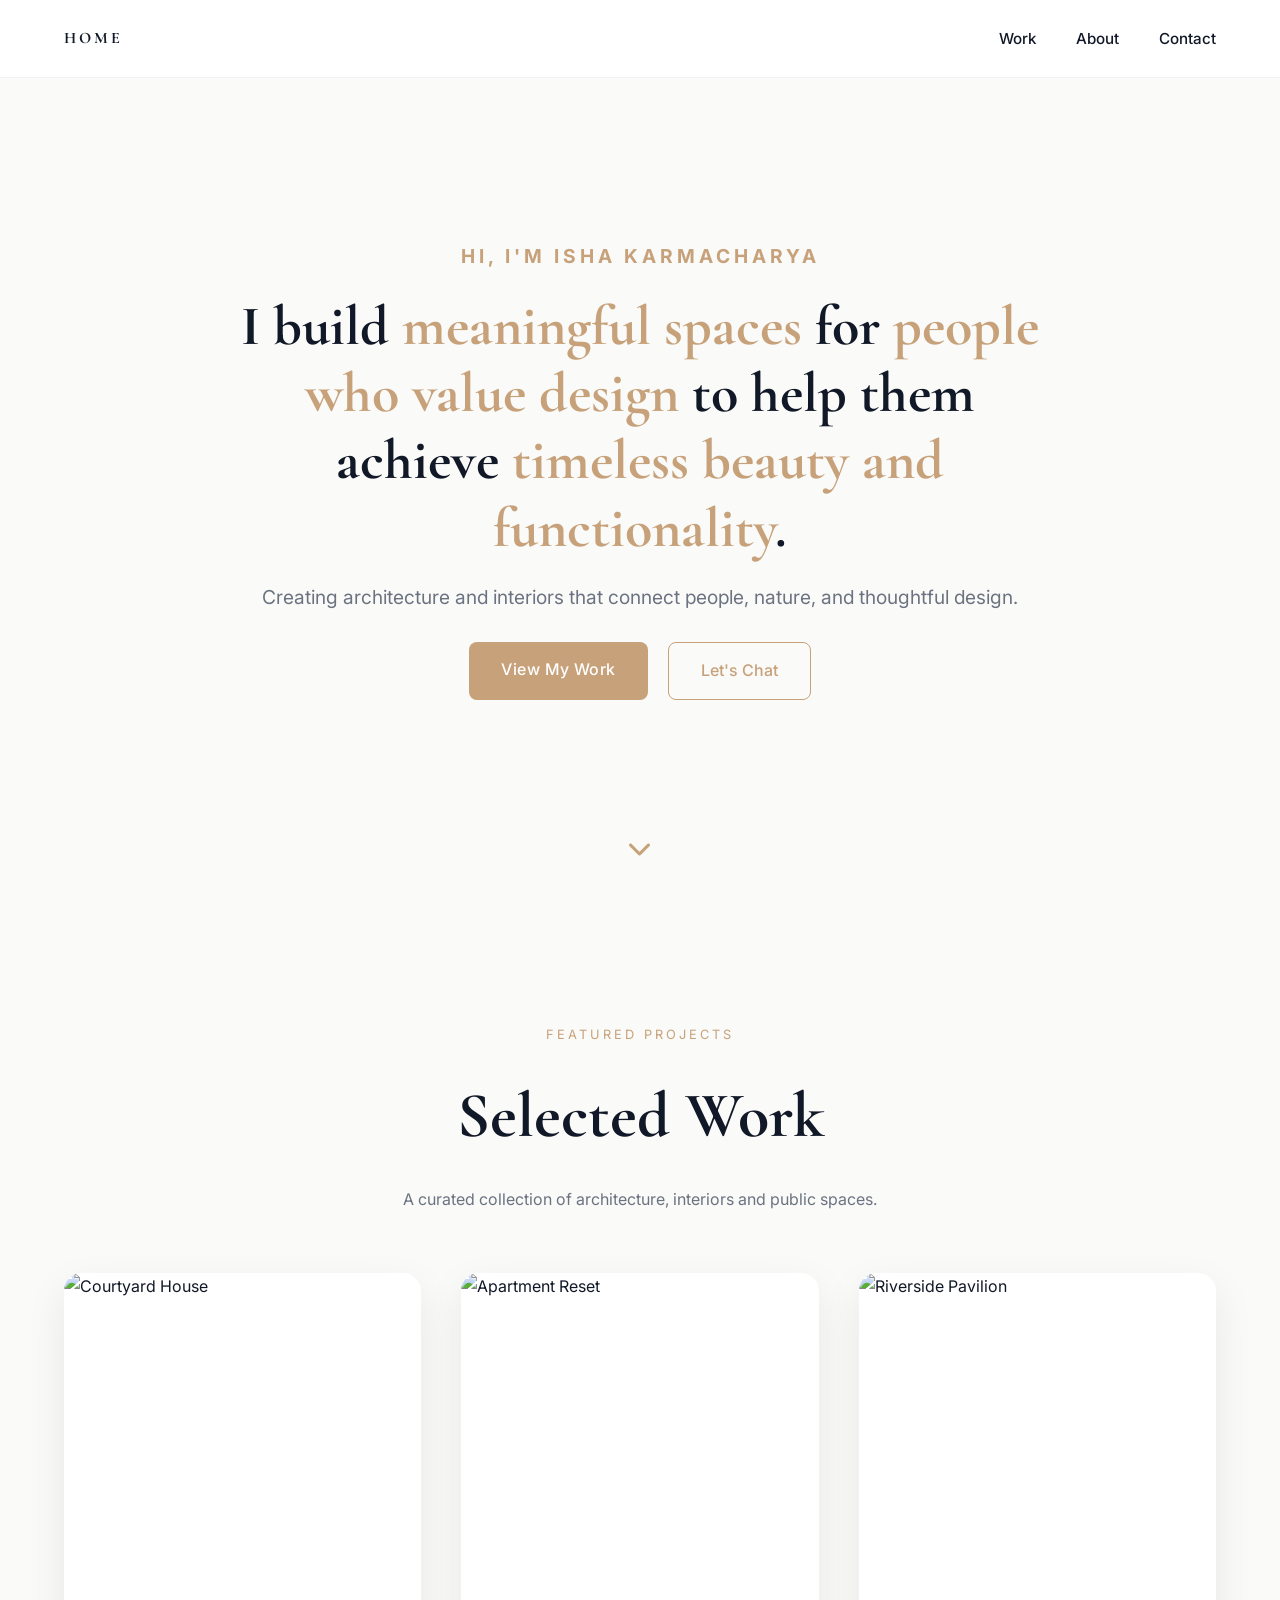
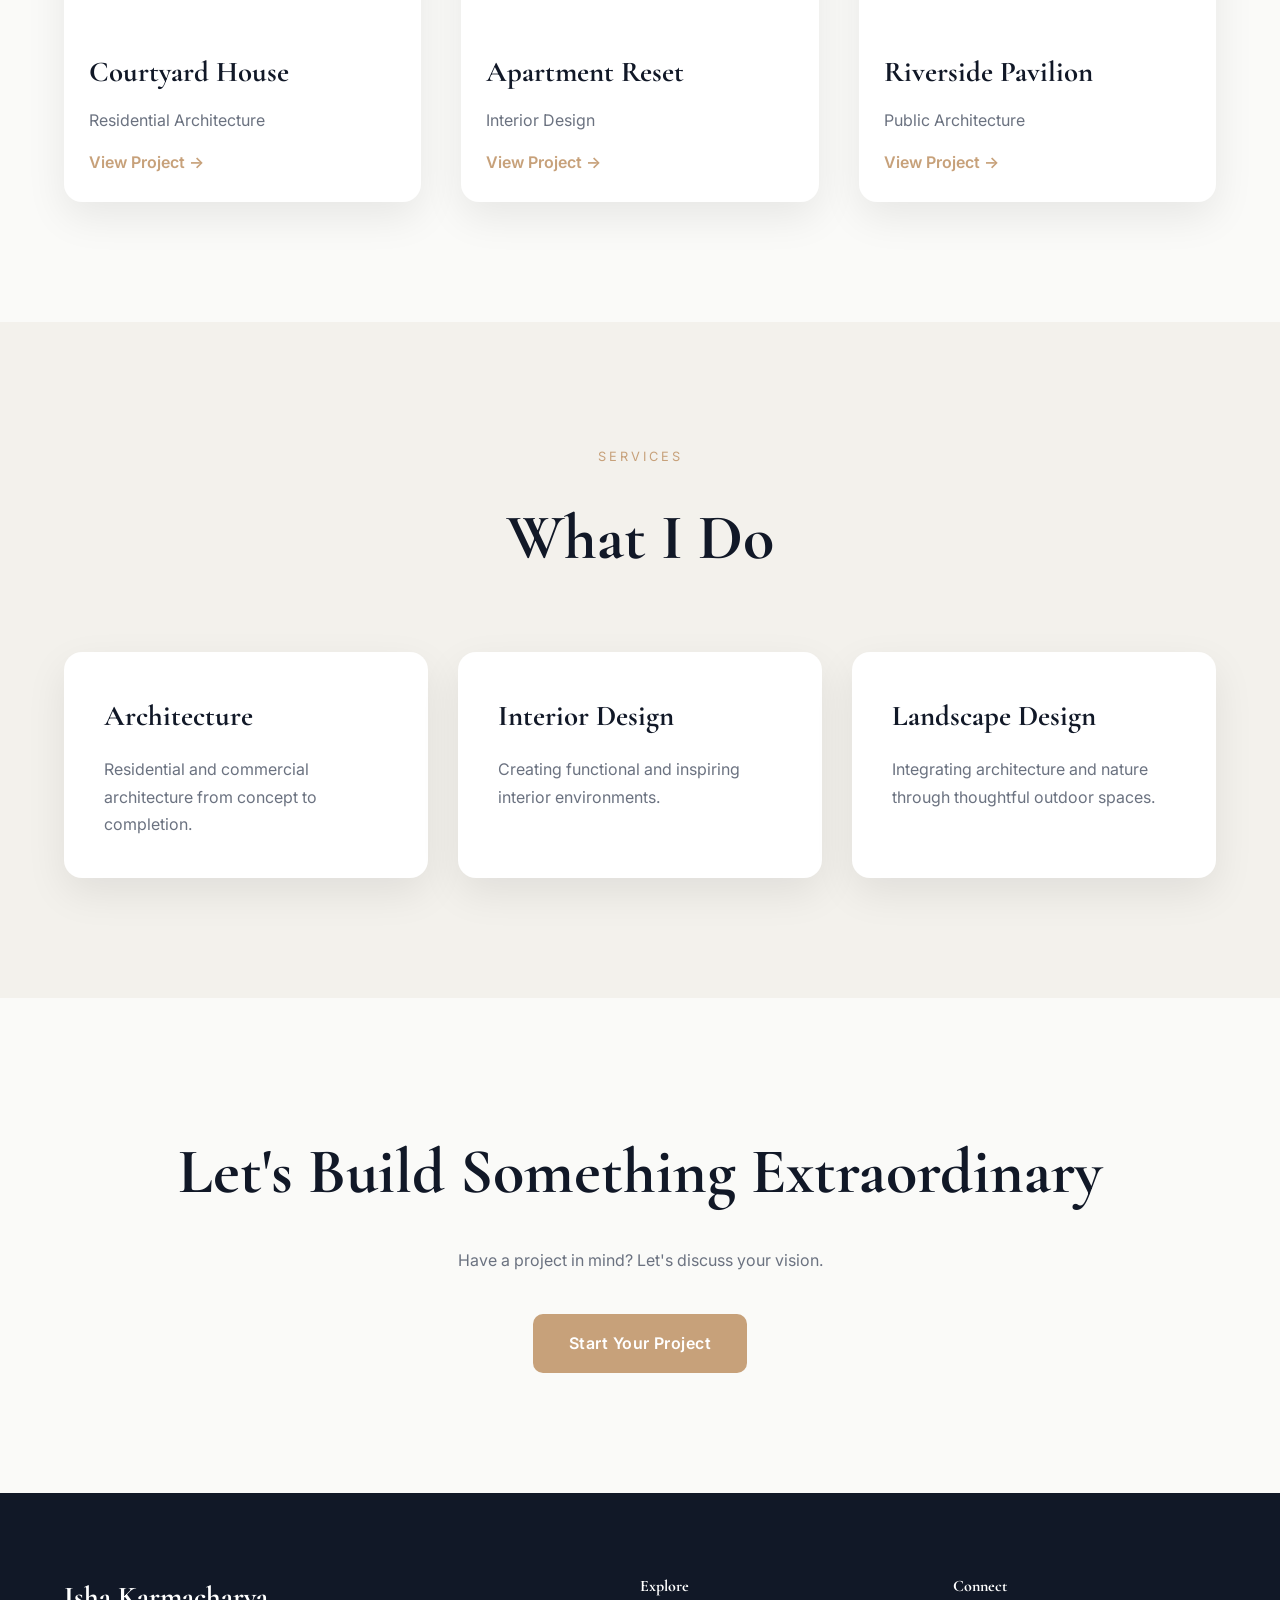
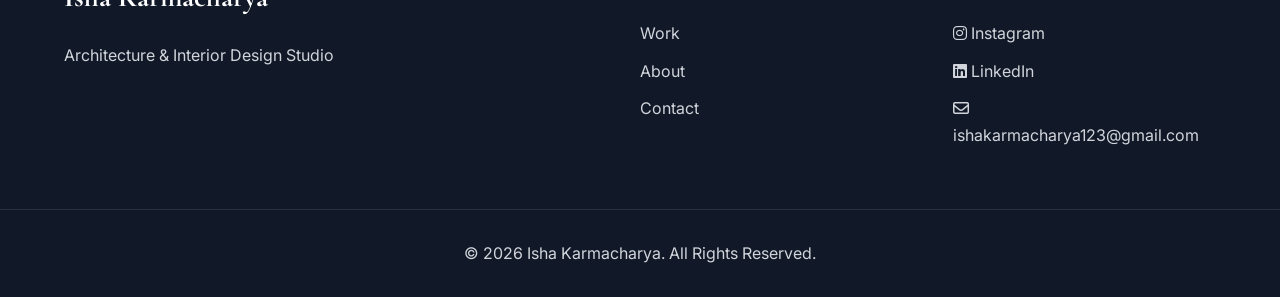
==== index.html @ ac7882c5 "Add files via upload" ====
<!DOCTYPE html>
<html lang="en">

<head>
<meta charset="UTF-8">
<meta name="viewport" content="width=device-width, initial-scale=1.0">

<title>Isha Karmacharya | Architecture & Interior Design</title>

<link rel="preconnect" href="https://fonts.googleapis.com">
<link rel="preconnect" href="https://fonts.gstatic.com" crossorigin>

<link href="https://fonts.googleapis.com/css2?family=Cormorant+Garamond:wght@400;500;600;700&family=Inter:wght@300;400;500;600;700&display=swap" rel="stylesheet">

<!-- Font Awesome for Icons -->
<link rel="stylesheet" href="https://cdnjs.cloudflare.com/ajax/libs/font-awesome/6.5.1/css/all.min.css">

<link rel="stylesheet" href="style.css">

<style>
/* New Hero Section Styles - Centered */
.new-hero {
    min-height: 100vh;
    display: flex;
    align-items: center;
    justify-content: center;
    padding: 120px 20px 80px;
    background: var(--bg);
    text-align: center;
}

.new-hero .container {
    max-width: 800px;
    margin: 0 auto;
}

.new-hero-content .greeting {
    font-size: 1.2rem;
    letter-spacing: 4px;
    color: var(--gold);
    margin-bottom: 20px;
    display: block;
    font-weight: 700;
}

.new-hero-content h1 {
    font-size: 3.5rem;
    line-height: 1.2;
    margin-bottom: 20px;
    font-family: 'Cormorant Garamond', serif;
    color: var(--text);
}

.new-hero-content .highlight {
    color: var(--gold);
}

.new-hero-content .description {
    font-size: 1.2rem;
    color: var(--text-light);
    margin-bottom: 30px;
    line-height: 1.6;
}

.hero-buttons {
    display: flex;
    gap: 20px;
    justify-content: center;
    flex-wrap: wrap;
}

.hero-buttons .btn-primary,
.hero-buttons .btn-secondary {
    display: inline-block;
    padding: 14px 32px;
    border-radius: 8px;
    font-weight: 500;
    transition: 0.3s;
    text-decoration: none;
}

.hero-buttons .btn-primary {
    background: var(--gold);
    color: white;
}

.hero-buttons .btn-primary:hover {
    background: var(--gold-dark);
}

.hero-buttons .btn-secondary {
    border: 1px solid var(--gold);
    color: var(--gold);
    background: transparent;
}

.hero-buttons .btn-secondary:hover {
    background: var(--gold);
    color: white;
}

/* Scroll Indicator */
.scroll-indicator {
    position: absolute;
    bottom: 30px;
    left: 50%;
    transform: translateX(-50%);
    text-align: center;
    cursor: pointer;
    animation: bounce 2s infinite;
}

.scroll-indicator a {
    color: var(--gold);
    font-size: 1.5rem;
}

@keyframes bounce {
    0%, 20%, 50%, 80%, 100% {
        transform: translateX(-50%) translateY(0);
    }
    40% {
        transform: translateX(-50%) translateY(10px);
    }
    60% {
        transform: translateX(-50%) translateY(5px);
    }
}

/* Responsive */
@media (max-width: 900px) {
    .new-hero-content h1 {
        font-size: 2.5rem;
    }
    
    .new-hero-content .greeting {
        font-size: 1rem;
    }
}

@media (max-width: 600px) {
    .new-hero-content h1 {
        font-size: 2rem;
    }
    
    .new-hero-content .description {
        font-size: 1rem;
    }
    
    .hero-buttons {
        flex-direction: column;
        align-items: center;
    }
    
    .hero-buttons .btn-primary,
    .hero-buttons .btn-secondary {
        width: 100%;
        max-width: 250px;
        text-align: center;
    }
    
    .new-hero-content .greeting {
        font-size: 0.9rem;
    }
}
</style>

</head>

<body>

<!-- NAVBAR -->

<nav class="navbar">

<div class="container nav-container">

<a href="index.html" class="logo">
HOME
</a>

<ul class="nav-links">

<li><a href="work.html">Work</a></li>
<li><a href="about.html">About</a></li>
<li><a href="contact.html">Contact</a></li>

</ul>

<div class="menu-btn" id="menuBtn">
☰
</div>

</div>

</nav>

<!-- NEW HERO SECTION - CENTERED, NO PHOTO -->

<section class="new-hero">

<div class="container">

<div class="new-hero-content">

<span class="greeting">HI, I'M ISHA KARMACHARYA</span>

<h1>
I build <span class="highlight">meaningful spaces</span> for <span class="highlight">people who value design</span> to help them achieve <span class="highlight">timeless beauty and functionality</span>.
</h1>

<p class="description">
Creating architecture and interiors that connect people, nature, and thoughtful design.
</p>

<div class="hero-buttons">

<a href="work.html" class="btn-primary">
View My Work
</a>

<a href="contact.html" class="btn-secondary">
Let's Chat
</a>

</div>

</div>

</div>

<!-- Scroll Indicator -->

<div class="scroll-indicator">

<a href="#featured">
<i class="fas fa-chevron-down"></i>
</a>

</div>

</section>

<!-- FEATURED PROJECTS -->

<section id="featured" class="featured">

<div class="container">

<div class="section-header">

<span>FEATURED PROJECTS</span>

<h2>Selected Work</h2>

<p>
A curated collection of architecture,
interiors and public spaces.
</p>

</div>

<div class="project-grid">

<div class="project-card">

<img
src="https://images.unsplash.com/photo-1600585154340-be6161a56a0c"
alt="Courtyard House">

<div class="project-info">

<h3>Courtyard House</h3>

<p>Residential Architecture</p>

<a href="courtyard-house.html">
View Project →
</a>

</div>

</div>

<div class="project-card">

<img
src="https://images.unsplash.com/photo-1600210492493-0946911123ea"
alt="Apartment Reset">

<div class="project-info">

<h3>Apartment Reset</h3>

<p>Interior Design</p>

<a href="apartment-reset.html">
View Project →
</a>

</div>

</div>

<div class="project-card">

<img
src="https://images.unsplash.com/photo-1600566753376-12c8ab7fb75b"
alt="Riverside Pavilion">

<div class="project-info">

<h3>Riverside Pavilion</h3>

<p>Public Architecture</p>

<a href="riverside-pavilion.html">
View Project →
</a>

</div>

</div>

</div>

</div>

</section>

<!-- SERVICES -->

<section class="services">

<div class="container">

<div class="section-header">

<span>SERVICES</span>

<h2>What I Do</h2>

</div>

<div class="services-grid">

<div class="service-card">

<h3>Architecture</h3>

<p>
Residential and commercial architecture
from concept to completion.
</p>

</div>

<div class="service-card">

<h3>Interior Design</h3>

<p>
Creating functional and inspiring interior
environments.
</p>

</div>

<div class="service-card">

<h3>Landscape Design</h3>

<p>
Integrating architecture and nature through
thoughtful outdoor spaces.
</p>

</div>

</div>

</div>

</section>

<!-- CTA -->

<section class="cta">

<div class="container">

<h2>
Let's Build Something Extraordinary
</h2>

<p>
Have a project in mind?
Let's discuss your vision.
</p>

<a href="contact.html" class="btn-primary">
Start Your Project
</a>

</div>

</section>

<!-- FOOTER -->

<footer class="footer">

<div class="container footer-grid">

<div>

<h3>Isha Karmacharya</h3>

<p>
Architecture & Interior Design Studio
</p>

</div>

<div>

<h4>Explore</h4>

<a href="work.html">Work</a>
<a href="about.html">About</a>
<a href="contact.html">Contact</a>

</div>

<div>

<h4>Connect</h4>

<a href="https://www.instagram.com/isha_karmacharya_/" target="_blank">
<i class="fab fa-instagram"></i> Instagram
</a>

<a href="#" target="_blank">
<i class="fab fa-linkedin"></i> LinkedIn
</a>

<a href="mailto:ishakarmacharya123@gmail.com">

<i class="far fa-envelope"></i> ishakarmacharya123@gmail.com

</a>

</div>

</div>

<div class="footer-bottom">

© <span id="year"></span> Isha Karmacharya.
All Rights Reserved.

</div>

</footer>

<script src="script.js"></script>

</body>
</html>
---- style.css ----
/* =====================================
   GOOGLE FONTS
===================================== */

:root{
    --bg:#fafaf8;
    --bg-soft:#f3f1ec;

    --white:#ffffff;

    --text:#111827;
    --text-light:#6b7280;

    --gold:#c7a17a;
    --gold-dark:#9f7b58;

    --border:#e5e7eb;

    --shadow:0 15px 40px rgba(0,0,0,.08);
}

/* =====================================
   RESET
===================================== */

*{
    margin:0;
    padding:0;
    box-sizing:border-box;
}

html{
    scroll-behavior:smooth;
}

body{
    background:var(--bg);
    color:var(--text);

    font-family:'Inter',sans-serif;
    line-height:1.7;

    overflow-x:hidden;
}

img{
    width:100%;
    display:block;
}

a{
    text-decoration:none;
}

ul{
    list-style:none;
}

/* =====================================
   TYPOGRAPHY
===================================== */

h1,h2,h3,h4,.logo{
    font-family:'Cormorant Garamond',serif;
}

h1{
    font-size:clamp(4rem,9vw,7rem);
    line-height:1;
}

h2{
    font-size:clamp(2.5rem,5vw,4rem);
}

h3{
    font-size:1.8rem;
}

p{
    color:var(--text-light);
}

.container{
    width:min(1200px,90%);
    margin:auto;
}

/* =====================================
   NAVBAR
===================================== */

.navbar{
    position:fixed;
    top:0;
    width:100%;

    background:rgba(255,255,255,.92);

    backdrop-filter:blur(20px);

    z-index:1000;

    border-bottom:1px solid rgba(0,0,0,.05);
}

.nav-container{
    display:flex;
    justify-content:space-between;
    align-items:center;

    padding:25px 0;
}

.logo{
    color:var(--text);

    font-size:1rem;
    letter-spacing:.18em;
    font-weight:700;
}

.nav-links{
    display:flex;
    gap:40px;
}

.nav-links a{
    color:var(--text);

    font-size:.95rem;
    font-weight:500;

    transition:.3s;
}

.nav-links a:hover{
    color:var(--gold);
}

.menu-btn{
    display:none;
    font-size:2rem;
    cursor:pointer;
}

/* =====================================
   HERO
===================================== */

.hero{
    min-height:100vh;

    background:
    linear-gradient(
    rgba(0,0,0,.45),
    rgba(0,0,0,.45)
    ),
    url("https://images.unsplash.com/photo-1511818966892-d7d671e672a2");

    background-size:cover;
    background-position:center;

    display:flex;
    justify-content:center;
    align-items:center;

    text-align:center;

    color:white;

    padding:0 20px;
}

.hero-content{
    max-width:850px;
}

.hero-tag{
    letter-spacing:4px;

    font-size:.8rem;

    margin-bottom:20px;

    color:#f5f5f5;
}

.hero p{
    color:#f1f1f1;

    max-width:650px;

    margin:30px auto;

    font-size:1.1rem;
}

/* =====================================
   BUTTONS
===================================== */

.hero-buttons{
    display:flex;
    justify-content:center;
    gap:20px;
    flex-wrap:wrap;
}

.btn-primary{
    background:var(--gold);

    color:white;

    padding:15px 35px;

    border-radius:8px;

    transition:.3s;
}

.btn-primary:hover{
    background:var(--gold-dark);
}

.btn-secondary{
    border:1px solid white;

    color:white;

    padding:15px 35px;

    border-radius:8px;

    transition:.3s;
}

.btn-secondary:hover{
    background:white;
    color:black;
}

/* =====================================
   STATS
===================================== */

.stats{
    padding:100px 0;
}

.stats-grid{
    display:grid;
    grid-template-columns:repeat(3,1fr);
    gap:30px;
    text-align:center;
}

.stat-item h2{
    color:var(--gold);
    margin-bottom:10px;
}

.stat-item p{
    color:var(--text);
}

/* =====================================
   SECTION HEADER
===================================== */

.section-header{
    text-align:center;
    margin-bottom:60px;
}

.section-header span{
    color:var(--gold);

    font-size:.8rem;

    letter-spacing:3px;
}

.section-header h2{
    margin:15px 0;
}

/* =====================================
   PROJECTS
===================================== */

.featured{
    padding:120px 0;
}

.project-grid{
    display:grid;

    grid-template-columns:
    repeat(auto-fit,minmax(320px,1fr));

    gap:40px;
}

.project-card{
    background:white;

    border-radius:18px;

    overflow:hidden;

    box-shadow:var(--shadow);

    transition:.4s;
}

.project-card:hover{
    transform:translateY(-10px);
}

.project-card img{
    height:350px;

    object-fit:cover;

    transition:.6s;
}

.project-card:hover img{
    transform:scale(1.05);
}

.project-info{
    padding:25px;
}

.project-info h3{
    margin-bottom:10px;
}

.project-info a{
    display:inline-block;

    margin-top:15px;

    color:var(--gold);
    font-weight:600;
}

/* =====================================
   ABOUT PREVIEW
===================================== */

.about-preview{
    padding:120px 0;
}

.about-grid{
    display:grid;

    grid-template-columns:1fr 1fr;

    gap:60px;

    align-items:center;
}

.about-image img{
    border-radius:20px;

    box-shadow:var(--shadow);
}

.about-content span{
    color:var(--gold);

    letter-spacing:3px;

    font-size:.8rem;
}

.about-content h2{
    margin:20px 0;
}

.text-link{
    display:inline-block;

    margin-top:20px;

    color:var(--gold);

    font-weight:600;
}

/* =====================================
   SERVICES
===================================== */

.services{
    padding:120px 0;

    background:var(--bg-soft);
}

.services-grid{
    display:grid;

    grid-template-columns:
    repeat(auto-fit,minmax(300px,1fr));

    gap:30px;
}

.service-card{
    background:white;

    padding:40px;

    border-radius:18px;

    box-shadow:var(--shadow);

    transition:.3s;
}

.service-card:hover{
    transform:translateY(-8px);
}

.service-card h3{
    margin-bottom:15px;
}

/* =====================================
   CTA
===================================== */

.cta{
    padding:120px 20px;

    text-align:center;
}

.cta h2{
    margin-bottom:20px;
}

.cta p{
    margin-bottom:40px;
}

/* =====================================
   FOOTER
===================================== */

.footer{
    background:#111827;

    color:white;

    padding-top:80px;
}

.footer-grid{
    display:grid;

    grid-template-columns:
    2fr 1fr 1fr;

    gap:50px;
}

.footer h3,
.footer h4{
    color:white;
    margin-bottom:20px;
}

.footer a{
    display:block;

    color:#d1d5db;

    margin-bottom:10px;

    transition:.3s;
}

.footer a:hover{
    color:var(--gold);
}

.footer p{
    color:#d1d5db;
}

.footer-bottom{
    text-align:center;

    padding:30px 0;

    margin-top:50px;

    border-top:1px solid rgba(255,255,255,.1);

    color:#d1d5db;
}

/* =====================================
   RESPONSIVE
===================================== */

@media(max-width:900px){

    .about-grid{
        grid-template-columns:1fr;
    }

    .stats-grid{
        grid-template-columns:1fr;
    }

    .footer-grid{
        grid-template-columns:1fr;
    }

    .nav-links{
        display:none;
    }

    .menu-btn{
        display:block;
    }

    h1{
        font-size:4rem;
    }
}

@media(max-width:600px){

    h1{
        font-size:3rem;
    }

    h2{
        font-size:2.2rem;
    }

    .hero-buttons{
        flex-direction:column;
    }

    .btn-primary,
    .btn-secondary{
        width:100%;
    }
}

/* WORK PAGE */

.page-hero{
padding:180px 0 100px;
text-align:center;
}

.page-hero h1{
margin:20px 0;
}

.page-hero p{
max-width:700px;
margin:auto;
}

.section-tag{
color:var(--gold);
letter-spacing:3px;
font-size:.8rem;
}

.projects-section{
padding:100px 0;
}

.project-showcase{
display:grid;
grid-template-columns:1fr 1fr;
gap:80px;
align-items:center;
margin-bottom:150px;
}

.project-showcase.reverse{
direction:rtl;
}

.project-showcase.reverse .project-content{
direction:ltr;
}

.project-image img{
border-radius:20px;
box-shadow:var(--shadow);
height:600px;
object-fit:cover;
}

.project-content h2{
margin:15px 0;
}

.project-category{
color:var(--gold);
font-size:.8rem;
letter-spacing:3px;
}

.project-meta{
display:flex;
gap:40px;
margin:30px 0;
}

.project-meta strong{
display:block;
margin-bottom:5px;
}

.process-section{
padding:120px 0;
background:var(--bg-soft);
}

@media(max-width:900px){

.project-showcase{
grid-template-columns:1fr;
}

.project-showcase.reverse{
direction:ltr;
}

.project-image img{
height:400px;
}

.project-meta{
flex-direction:column;
gap:15px;
}

}

/* ==========================
   ABOUT PAGE
========================== */

.about-hero{
padding:180px 0 120px;
}

.about-hero-grid{
display:grid;
grid-template-columns:1fr 1fr;
gap:80px;
align-items:center;
}

.about-image img{
border-radius:16px;
box-shadow:var(--shadow);
}

.biography{
padding:120px 0;
}

.bio-content{
max-width:900px;
margin:auto;
}

.bio-content p{
margin-bottom:25px;
font-size:1.05rem;
}

.timeline-section{
padding:120px 0;
background:var(--bg-soft);
}

.timeline{
max-width:900px;
margin:auto;
}

.timeline-item{
display:grid;
grid-template-columns:150px 1fr;
gap:40px;
padding:35px 0;
border-bottom:1px solid var(--border);
}

.timeline-year{
font-size:1.2rem;
font-weight:700;
color:var(--gold);
}

.education-section{
padding:120px 0;
}

.education-grid{
display:grid;
grid-template-columns:repeat(auto-fit,minmax(280px,1fr));
gap:30px;
}

.education-card{
background:white;
padding:40px;
border-radius:20px;
box-shadow:var(--shadow);
}

.education-card span{
display:block;
margin-top:20px;
color:var(--gold);
font-weight:600;
}

.skills-grid{
display:flex;
flex-wrap:wrap;
gap:20px;
justify-content:center;
}

.skill{
padding:15px 25px;
background:white;
border-radius:50px;
box-shadow:var(--shadow);
}

.philosophy-section{
padding:120px 0;
background:var(--bg-soft);
text-align:center;
}

.philosophy-content{
max-width:800px;
margin:auto;
}

.philosophy-content p{
margin-bottom:20px;
font-size:1.1rem;
}

@media(max-width:900px){

.about-hero-grid{
grid-template-columns:1fr;
}

.timeline-item{
grid-template-columns:1fr;
gap:15px;
}

}

/* ===================================
   CONTACT PAGE
=================================== */

.contact-hero{
padding:180px 0 120px;
text-align:center;
}

.contact-hero p{
max-width:700px;
margin:auto;
}

.contact-section{
padding:120px 0;
}

.contact-grid{
display:grid;
grid-template-columns:1fr 1.2fr;
gap:60px;
align-items:start;
}

.contact-info h2{
margin-bottom:20px;
}

.contact-card{
background:white;
padding:25px;
margin-top:20px;
border-radius:16px;
box-shadow:var(--shadow);
}

.contact-card h4{
margin-bottom:10px;
}

.social-links{
margin-top:30px;
display:flex;
flex-wrap:wrap;
gap:15px;
}

.social-links a{
color:var(--gold);
font-weight:600;
}

.contact-form{
background:white;
padding:40px;
border-radius:20px;
box-shadow:var(--shadow);
}

.form-group{
margin-bottom:20px;
}

.form-group label{
display:block;
margin-bottom:8px;
font-weight:600;
}

.form-group input,
.form-group textarea,
.form-group select{
width:100%;
padding:15px;
border:1px solid var(--border);
border-radius:10px;
font-family:'Inter',sans-serif;
font-size:1rem;
background:white;
}

.form-group input:focus,
.form-group textarea:focus,
.form-group select:focus{
outline:none;
border-color:var(--gold);
}

.location-section{
padding:120px 0;
background:var(--bg-soft);
}

.map-placeholder{
height:450px;
background:white;
border-radius:20px;
display:flex;
flex-direction:column;
justify-content:center;
align-items:center;
box-shadow:var(--shadow);
}

.faq-section{
padding:120px 0;
}

.faq-grid{
display:grid;
grid-template-columns:repeat(auto-fit,minmax(300px,1fr));
gap:30px;
}

.faq-card{
background:white;
padding:35px;
border-radius:20px;
box-shadow:var(--shadow);
}

.faq-card h3{
margin-bottom:15px;
}

@media(max-width:900px){

.contact-grid{
grid-template-columns:1fr;
}

}

/* ======================================
   JAVASCRIPT ANIMATIONS
====================================== */

.hidden{
    opacity:0;
    transform:translateY(40px);
    transition:all .8s ease;
}

.show{
    opacity:1;
    transform:translateY(0);
}

.nav-links a.active{
    color:var(--gold);
}

.loaded{
    opacity:1;
}

body{
    opacity:0;
    transition:opacity .5s ease;
}

body.loaded-page{
    opacity:1;
}

/* MOBILE MENU */

@media(max-width:900px){

    .nav-links{
        position:absolute;

        top:100%;
        left:0;

        width:100%;

        background:white;

        flex-direction:column;

        padding:30px;

        display:none;

        box-shadow:0 10px 30px rgba(0,0,0,.08);
    }

    .nav-links.active{
        display:flex;
    }

}

/* =====================================
   PROJECT DETAIL PAGES
===================================== */

.project-hero{
    position:relative;
    height:100vh;
    overflow:hidden;
}

.project-hero img{
    width:100%;
    height:100%;
    object-fit:cover;
}

.project-hero-overlay{
    position:absolute;
    inset:0;
    background:linear-gradient(
        rgba(0,0,0,.55),
        rgba(0,0,0,.55)
    );
    display:flex;
    align-items:center;
    color:white;
}

.project-hero-overlay h1{
    margin:20px 0;
}

.project-hero-overlay p{
    color:#f5f5f5;
    max-width:700px;
}

.project-overview{
    padding:120px 0;
}

.overview-grid{
    display:grid;
    grid-template-columns:2fr 1fr;
    gap:80px;
}

.project-details{
    background:white;
    padding:40px;
    border-radius:20px;
    box-shadow:var(--shadow);
}

.detail-item{
    margin-bottom:25px;
}

.detail-item:last-child{
    margin-bottom:0;
}

.detail-item h4{
    margin-bottom:8px;
}

.design-concept{
    padding:120px 0;
    background:var(--bg-soft);
}

.concept-text{
    max-width:900px;
    margin:auto;
    text-align:center;
    font-size:1.1rem;
}

.gallery-section{
    padding:120px 0;
}

.project-gallery{
    display:grid;
    grid-template-columns:repeat(2,1fr);
    gap:25px;
}

.project-gallery img{
    width:100%;
    border-radius:20px;
    box-shadow:var(--shadow);
    transition:.4s;
}

.project-gallery img:hover{
    transform:scale(1.03);
}

.materials-section{
    padding:120px 0;
    background:var(--bg-soft);
}

.materials-grid{
    display:grid;
    grid-template-columns:repeat(3,1fr);
    gap:30px;
}

.material-card{
    background:white;
    padding:40px;
    border-radius:20px;
    box-shadow:var(--shadow);
}

.project-quote{
    padding:120px 0;
    text-align:center;
}

.project-quote blockquote{
    max-width:900px;
    margin:auto;
    font-size:2rem;
    line-height:1.4;
    font-family:'Cormorant Garamond',serif;
}

.next-project{
    padding:120px 0;
}

.next-project-box{
    background:white;
    padding:60px;
    text-align:center;
    border-radius:20px;
    box-shadow:var(--shadow);
}

.next-project-box span{
    color:var(--gold);
    letter-spacing:3px;
    font-size:.8rem;
}

.next-project-box h2{
    margin:20px 0;
}

/* Better About Page Image */

.about-image img{
    width:100%;
    height:650px;
    object-fit:cover;
    border-radius:20px;
    box-shadow:var(--shadow);
}

/* Better Project Hover */

.project-card:hover{
    transform:translateY(-10px);
    box-shadow:0 25px 50px rgba(0,0,0,.12);
}

/* Better Primary Button */

.btn-primary{
    display:inline-block;
    background:var(--gold);
    color:white;
    padding:16px 36px;
    border-radius:10px;
    font-weight:600;
    letter-spacing:.03em;
    transition:.3s;
}

.btn-primary:hover{
    background:var(--gold-dark);
}

/* Mobile */

@media(max-width:900px){

    .overview-grid{
        grid-template-columns:1fr;
    }

    .project-gallery{
        grid-template-columns:1fr;
    }

    .materials-grid{
        grid-template-columns:1fr;
    }

    .project-hero{
        height:70vh;
    }

    .project-quote blockquote{
        font-size:1.5rem;
    }
}
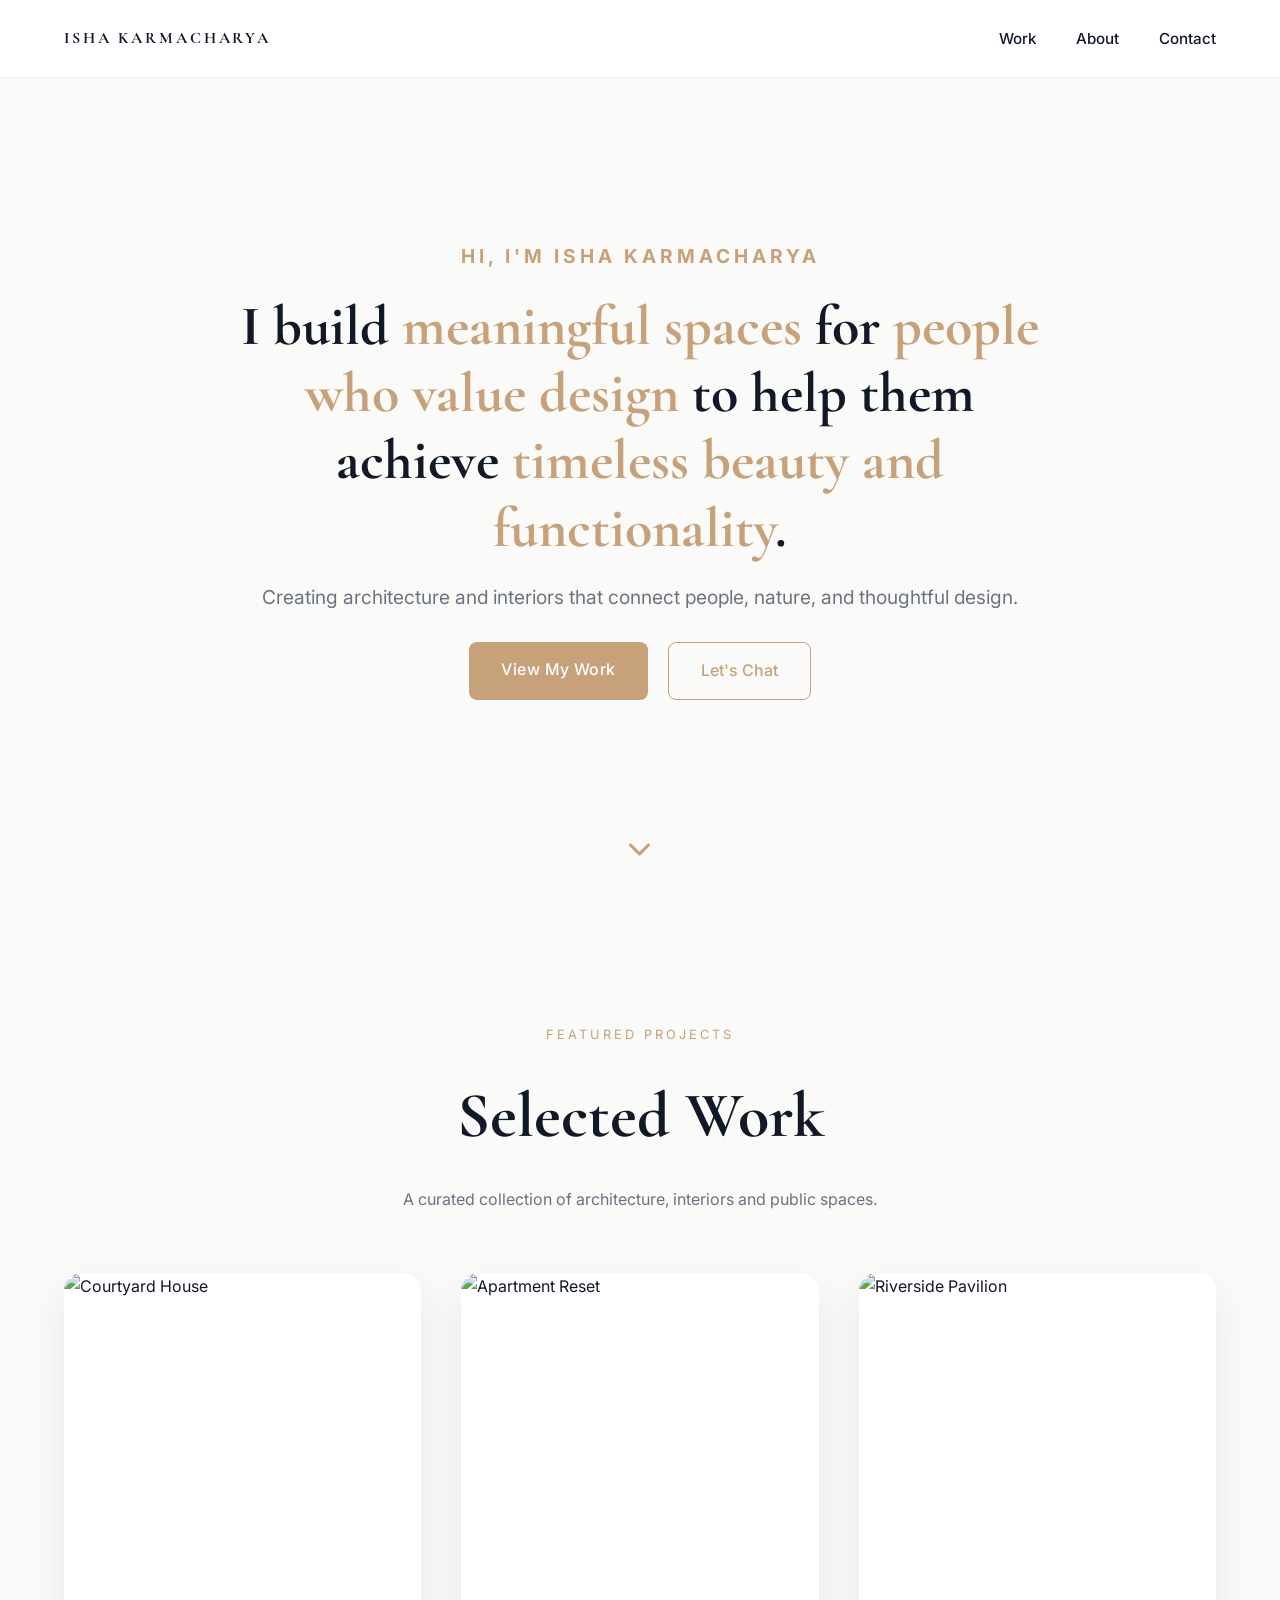
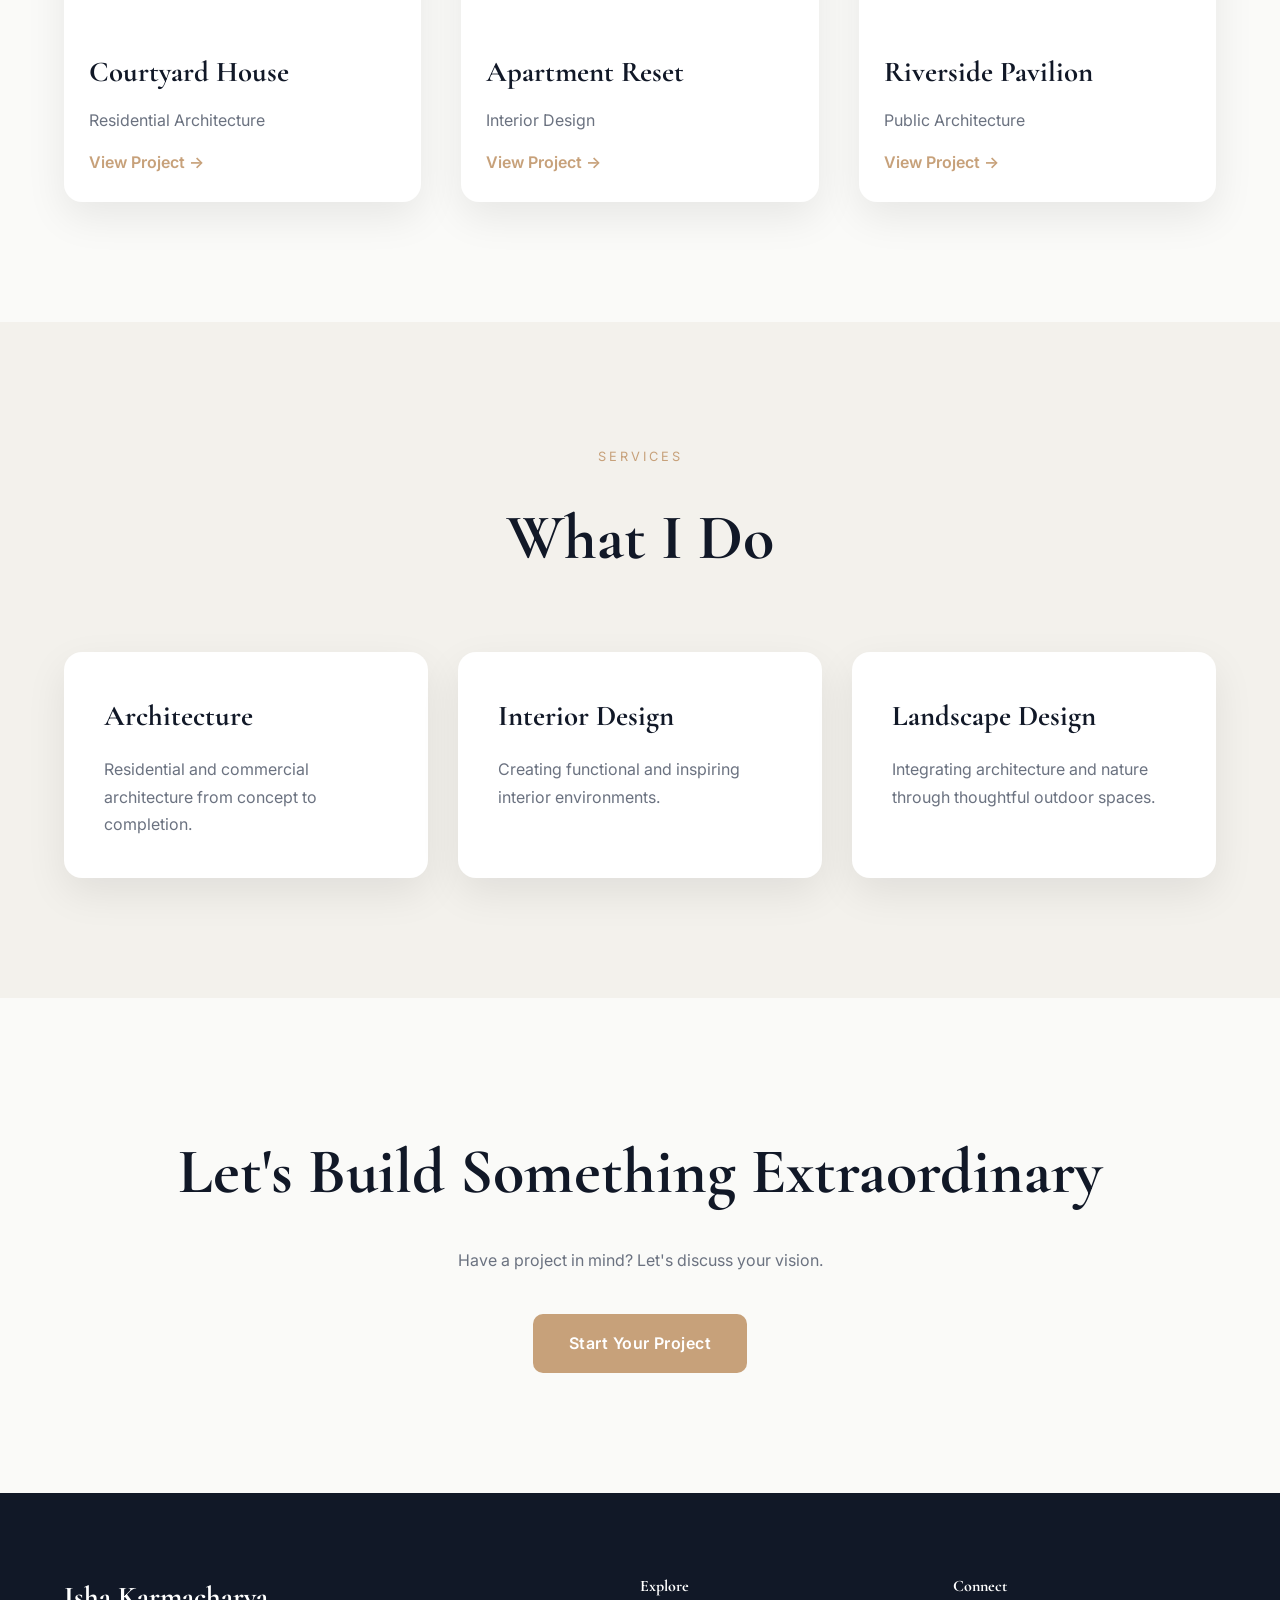
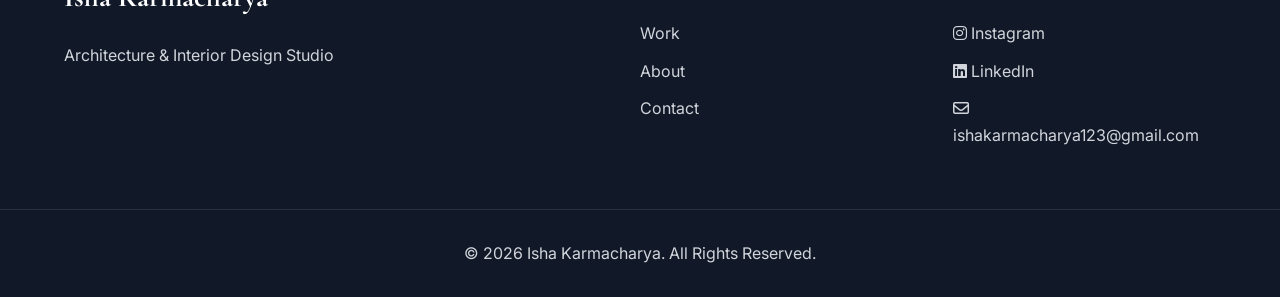
==== commit dd3760d3: "Restore index.html to original version Restored the index.html file to its original state after acci" ====
--- a/index.html
+++ b/index.html
@@ -176,7 +176,7 @@
 <div class="container nav-container">
 
 <a href="index.html" class="logo">
-HOME
+ISHA KARMACHARYA
 </a>
 
 <ul class="nav-links">
@@ -466,4 +466,4 @@
 <script src="script.js"></script>
 
 </body>
-</html>+</html>
